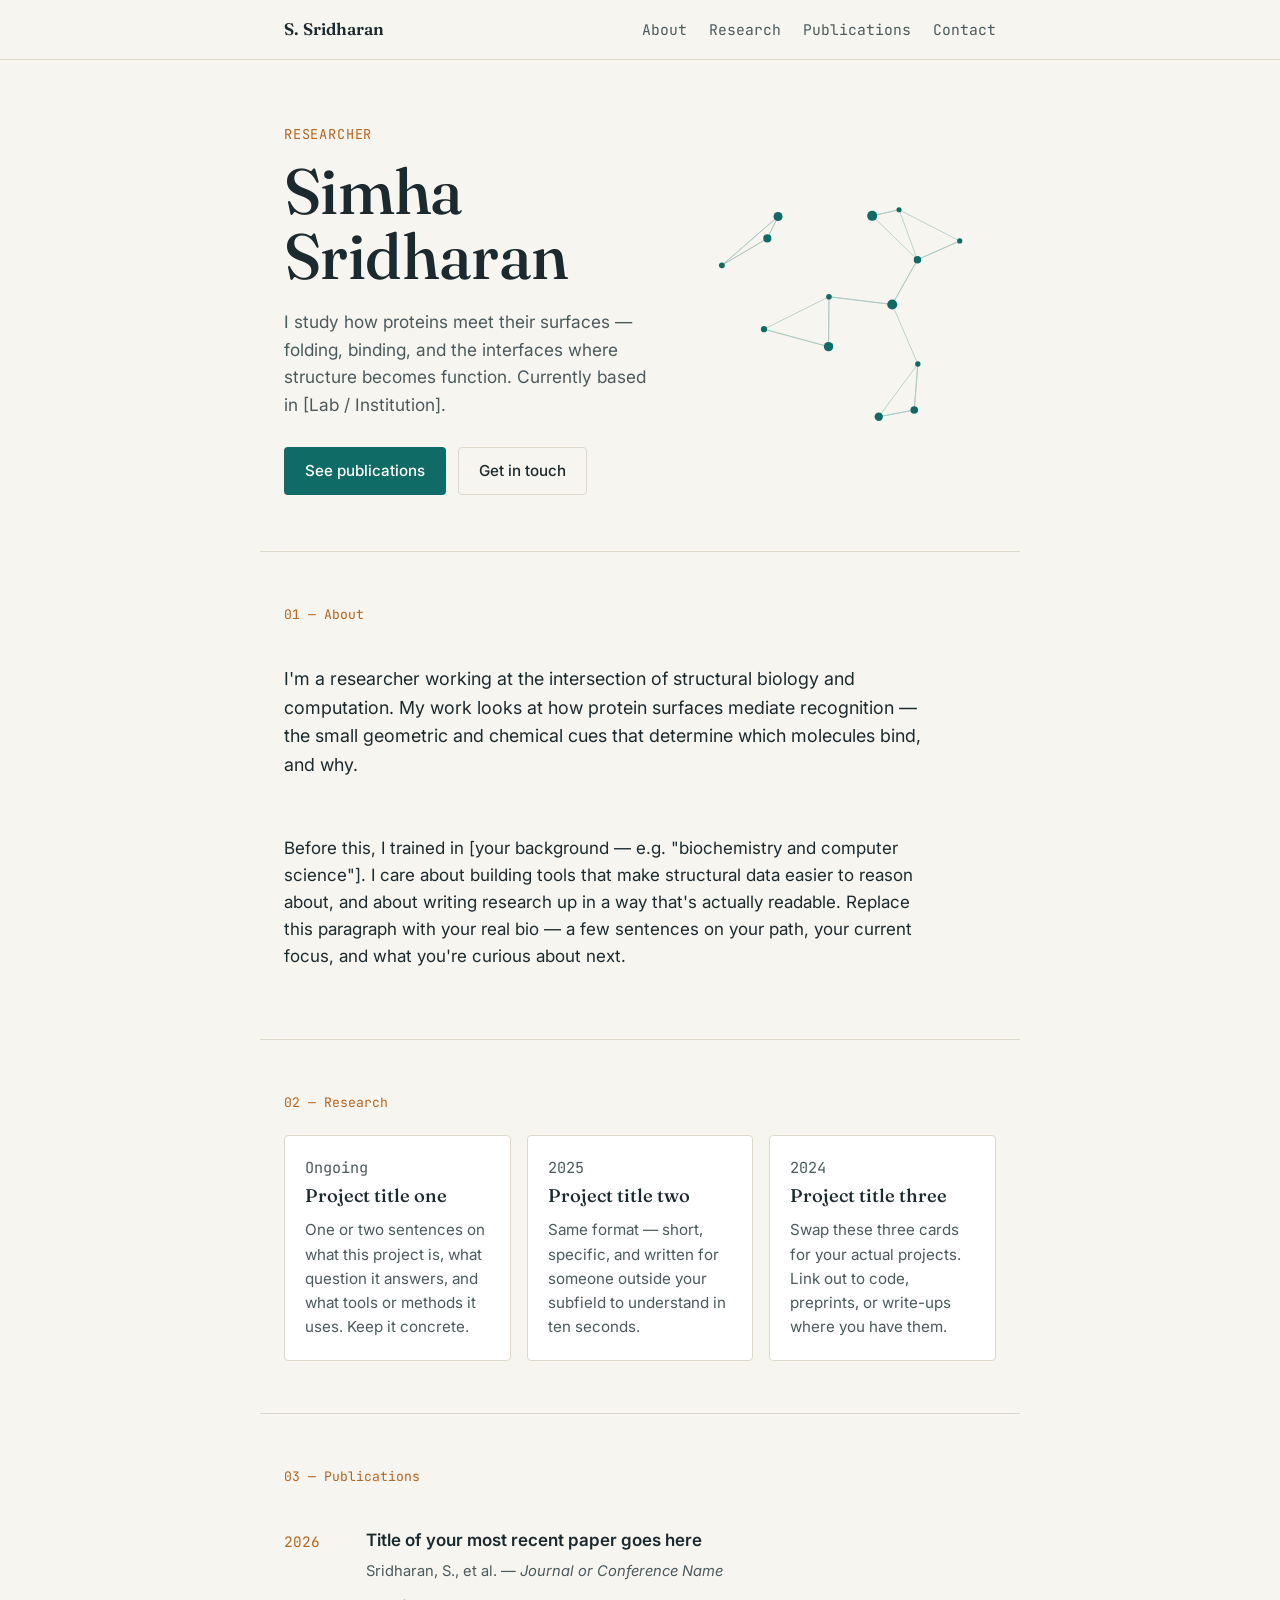
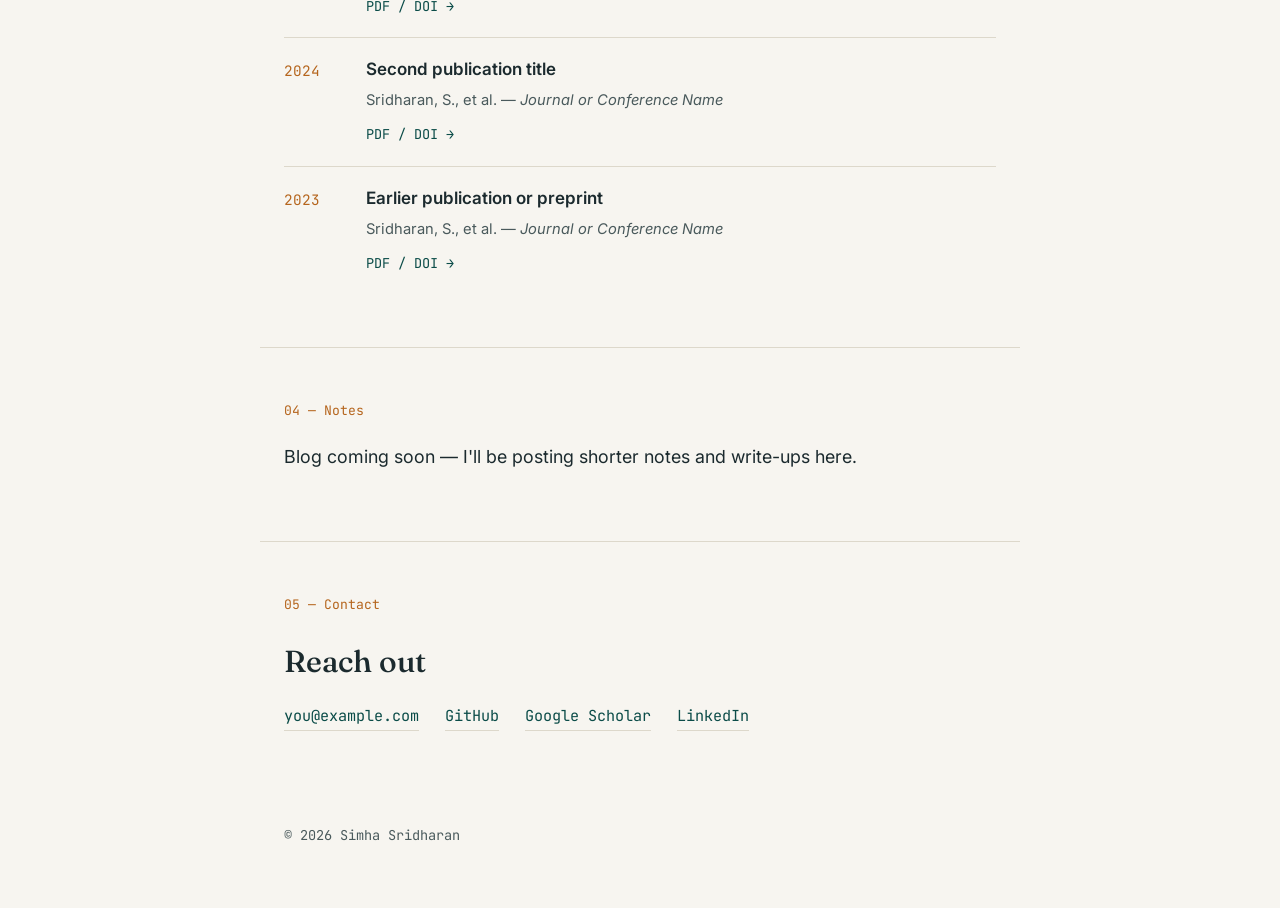
==== index.html @ db2ce12c "Add files via upload" ====
<!DOCTYPE html>
<html lang="en">
<head>
<meta charset="UTF-8">
<meta name="viewport" content="width=device-width, initial-scale=1.0">
<title>Simha Sridharan — Research</title>
<meta name="description" content="Personal research page of Simha Sridharan.">
<link rel="preconnect" href="https://fonts.googleapis.com">
<link rel="preconnect" href="https://fonts.gstatic.com" crossorigin>
<link href="https://fonts.googleapis.com/css2?family=Fraunces:opsz,wght@9..144,400;9..144,500;9..144,600&family=Inter:wght@400;500;600&family=JetBrains+Mono:wght@400;500&display=swap" rel="stylesheet">
<link rel="stylesheet" href="style.css">
</head>
<body>

<a class="skip-link" href="#main">Skip to content</a>

<header class="site-header">
  <div class="wrap header-row">
    <a href="#" class="mark">S. Sridharan</a>
    <nav aria-label="Primary">
      <a href="#about">About</a>
      <a href="#research">Research</a>
      <a href="#publications">Publications</a>
      <a href="#contact">Contact</a>
    </nav>
  </div>
</header>

<main id="main">

  <section class="hero wrap">
    <div class="hero-text">
      <p class="eyebrow">Researcher</p>
      <h1>Simha<br>Sridharan</h1>
      <p class="hero-sub">I study how proteins meet their surfaces — folding, binding, and the interfaces where structure becomes function. Currently based in [Lab / Institution].</p>
      <div class="hero-links">
        <a class="btn btn-primary" href="#publications">See publications</a>
        <a class="btn btn-ghost" href="#contact">Get in touch</a>
      </div>
    </div>
    <div class="hero-graphic" aria-hidden="true">
      <svg viewBox="0 0 420 420" id="network">
        <g class="edges" stroke="#0F6B66" stroke-width="1" opacity="0.35"></g>
        <g class="nodes" fill="#0F6B66"></g>
      </svg>
    </div>
  </section>

  <section id="about" class="section wrap">
    <p class="section-label">01 — About</p>
    <div class="about-grid">
      <p class="lead">
        I'm a researcher working at the intersection of structural biology and computation.
        My work looks at how protein surfaces mediate recognition — the small
        geometric and chemical cues that determine which molecules bind, and why.
      </p>
      <p>
        Before this, I trained in [your background — e.g. "biochemistry and computer science"].
        I care about building tools that make structural data easier to reason about,
        and about writing research up in a way that's actually readable.
        Replace this paragraph with your real bio — a few sentences on your path,
        your current focus, and what you're curious about next.
      </p>
    </div>
  </section>

  <section id="research" class="section wrap">
    <p class="section-label">02 — Research</p>
    <div class="cards">
      <article class="card">
        <p class="card-tag">Ongoing</p>
        <h3>Project title one</h3>
        <p>One or two sentences on what this project is, what question it answers, and what tools or methods it uses. Keep it concrete.</p>
      </article>
      <article class="card">
        <p class="card-tag">2025</p>
        <h3>Project title two</h3>
        <p>Same format — short, specific, and written for someone outside your subfield to understand in ten seconds.</p>
      </article>
      <article class="card">
        <p class="card-tag">2024</p>
        <h3>Project title three</h3>
        <p>Swap these three cards for your actual projects. Link out to code, preprints, or write-ups where you have them.</p>
      </article>
    </div>
  </section>

  <section id="publications" class="section wrap">
    <p class="section-label">03 — Publications</p>
    <ol class="pub-list">
      <li class="pub">
        <span class="pub-year">2026</span>
        <div class="pub-body">
          <p class="pub-title">Title of your most recent paper goes here</p>
          <p class="pub-meta">Sridharan, S., et al. — <em>Journal or Conference Name</em></p>
          <a class="pub-link" href="#">PDF / DOI →</a>
        </div>
      </li>
      <li class="pub">
        <span class="pub-year">2024</span>
        <div class="pub-body">
          <p class="pub-title">Second publication title</p>
          <p class="pub-meta">Sridharan, S., et al. — <em>Journal or Conference Name</em></p>
          <a class="pub-link" href="#">PDF / DOI →</a>
        </div>
      </li>
      <li class="pub">
        <span class="pub-year">2023</span>
        <div class="pub-body">
          <p class="pub-title">Earlier publication or preprint</p>
          <p class="pub-meta">Sridharan, S., et al. — <em>Journal or Conference Name</em></p>
          <a class="pub-link" href="#">PDF / DOI →</a>
        </div>
      </li>
    </ol>
  </section>

  <section class="section wrap blog-teaser">
    <p class="section-label">04 — Notes</p>
    <p class="lead">Blog coming soon — I'll be posting shorter notes and write-ups here.</p>
  </section>

  <section id="contact" class="section wrap contact">
    <p class="section-label">05 — Contact</p>
    <h2>Reach out</h2>
    <div class="contact-links">
      <a href="mailto:you@example.com">you@example.com</a>
      <a href="https://github.com/ProtSurf" target="_blank" rel="noopener">GitHub</a>
      <a href="#" target="_blank" rel="noopener">Google Scholar</a>
      <a href="#" target="_blank" rel="noopener">LinkedIn</a>
    </div>
  </section>

</main>

<footer class="site-footer wrap">
  <p>© <span id="year"></span> Simha Sridharan</p>
</footer>

<script src="script.js"></script>
</body>
</html>
---- style.css ----
:root {
  --paper: #F7F5F0;
  --paper-card: #FFFFFF;
  --ink: #1B2A2E;
  --ink-soft: #4A5A5C;
  --teal: #0F6B66;
  --teal-dark: #0B4C48;
  --copper: #B5651D;
  --line: #DDD8CB;
  --radius: 4px;
  --max: 760px;
}

* { box-sizing: border-box; }

html { scroll-behavior: smooth; }

@media (prefers-reduced-motion: reduce) {
  html { scroll-behavior: auto; }
  * { animation-duration: 0.001ms !important; animation-iteration-count: 1 !important; transition-duration: 0.001ms !important; }
}

body {
  margin: 0;
  background: var(--paper);
  color: var(--ink);
  font-family: 'Inter', system-ui, sans-serif;
  font-size: 17px;
  line-height: 1.6;
  -webkit-font-smoothing: antialiased;
}

.wrap {
  max-width: var(--max);
  margin: 0 auto;
  padding: 0 24px;
}

.skip-link {
  position: absolute;
  left: -999px;
  top: 0;
  background: var(--teal);
  color: #fff;
  padding: 8px 14px;
  z-index: 100;
}
.skip-link:focus { left: 12px; top: 12px; }

a { color: var(--teal-dark); }
a:focus-visible, button:focus-visible {
  outline: 2px solid var(--teal);
  outline-offset: 3px;
}

/* Header */
.site-header {
  border-bottom: 1px solid var(--line);
  background: rgba(247,245,240,0.9);
  backdrop-filter: blur(6px);
  position: sticky;
  top: 0;
  z-index: 10;
}
.header-row {
  display: flex;
  align-items: center;
  justify-content: space-between;
  padding-top: 16px;
  padding-bottom: 16px;
}
.mark {
  font-family: 'Fraunces', serif;
  font-weight: 600;
  font-size: 1.05rem;
  color: var(--ink);
  text-decoration: none;
}
.site-header nav { display: flex; gap: 22px; }
.site-header nav a {
  color: var(--ink-soft);
  text-decoration: none;
  font-size: 0.92rem;
  font-family: 'JetBrains Mono', monospace;
}
.site-header nav a:hover { color: var(--teal-dark); }

/* Hero */
.hero {
  display: grid;
  grid-template-columns: 1.2fr 1fr;
  gap: 32px;
  align-items: center;
  padding-top: 64px;
  padding-bottom: 56px;
}
.eyebrow {
  font-family: 'JetBrains Mono', monospace;
  color: var(--copper);
  font-size: 0.85rem;
  letter-spacing: 0.06em;
  text-transform: uppercase;
  margin: 0 0 12px;
}
h1 {
  font-family: 'Fraunces', serif;
  font-weight: 500;
  font-size: clamp(2.6rem, 6vw, 4rem);
  line-height: 1.02;
  margin: 0 0 20px;
  letter-spacing: -0.01em;
}
.hero-sub {
  color: var(--ink-soft);
  font-size: 1.08rem;
  max-width: 46ch;
  margin: 0 0 28px;
}
.hero-links { display: flex; gap: 12px; flex-wrap: wrap; }
.btn {
  display: inline-block;
  padding: 11px 20px;
  border-radius: var(--radius);
  text-decoration: none;
  font-size: 0.95rem;
  font-weight: 500;
  border: 1px solid transparent;
  transition: background 0.15s ease, color 0.15s ease, border-color 0.15s ease;
}
.btn-primary { background: var(--teal); color: #fff; }
.btn-primary:hover { background: var(--teal-dark); }
.btn-ghost { border-color: var(--line); color: var(--ink); }
.btn-ghost:hover { border-color: var(--teal); color: var(--teal-dark); }

.hero-graphic { display: flex; justify-content: center; }
.hero-graphic svg { width: 100%; max-width: 340px; }

/* Sections */
.section { padding: 52px 24px; border-top: 1px solid var(--line); }
.section-label {
  font-family: 'JetBrains Mono', monospace;
  font-size: 0.82rem;
  color: var(--copper);
  margin: 0 0 22px;
}
.section h2 {
  font-family: 'Fraunces', serif;
  font-weight: 500;
  font-size: 1.9rem;
  margin: 0 0 18px;
}
.lead { font-size: 1.12rem; max-width: 60ch; }

.about-grid { display: grid; gap: 20px; max-width: 640px; }

/* Research cards */
.cards { display: grid; gap: 16px; grid-template-columns: repeat(3, 1fr); }
.card {
  background: var(--paper-card);
  border: 1px solid var(--line);
  border-radius: var(--radius);
  padding: 20px;
}
.card-tag {
  font-family: 'JetBrains Mono', monospace;
  font-size: 0.78rem;
  color: var(--teal-dark);
  margin: 0 0 10px;
}
.card h3 { font-family: 'Fraunces', serif; font-weight: 500; font-size: 1.15rem; margin: 0 0 8px; }
.card p { margin: 0; color: var(--ink-soft); font-size: 0.95rem; }

/* Publications */
.pub-list { list-style: none; margin: 0; padding: 0; }
.pub {
  display: grid;
  grid-template-columns: 64px 1fr;
  gap: 18px;
  padding: 18px 0;
  border-top: 1px solid var(--line);
}
.pub:first-child { border-top: none; }
.pub-year { font-family: 'JetBrains Mono', monospace; color: var(--copper); font-size: 0.9rem; padding-top: 3px; }
.pub-title { margin: 0 0 6px; font-weight: 600; }
.pub-meta { margin: 0 0 8px; color: var(--ink-soft); font-size: 0.92rem; }
.pub-link { font-family: 'JetBrains Mono', monospace; font-size: 0.85rem; text-decoration: none; }
.pub-link:hover { text-decoration: underline; }

.blog-teaser { text-align: left; }

/* Contact */
.contact-links { display: flex; flex-wrap: wrap; gap: 18px 26px; margin-top: 6px; }
.contact-links a {
  font-family: 'JetBrains Mono', monospace;
  text-decoration: none;
  font-size: 0.95rem;
  border-bottom: 1px solid var(--line);
  padding-bottom: 2px;
}
.contact-links a:hover { border-color: var(--teal); }

/* Footer */
.site-footer {
  padding: 28px 24px 48px;
  color: var(--ink-soft);
  font-size: 0.85rem;
  font-family: 'JetBrains Mono', monospace;
}

/* Responsive */
@media (max-width: 720px) {
  .hero { grid-template-columns: 1fr; padding-top: 40px; }
  .hero-graphic { order: -1; max-width: 220px; margin: 0 auto 8px; }
  .cards { grid-template-columns: 1fr; }
  .site-header nav { gap: 14px; }
  .site-header nav a { font-size: 0.82rem; }
}
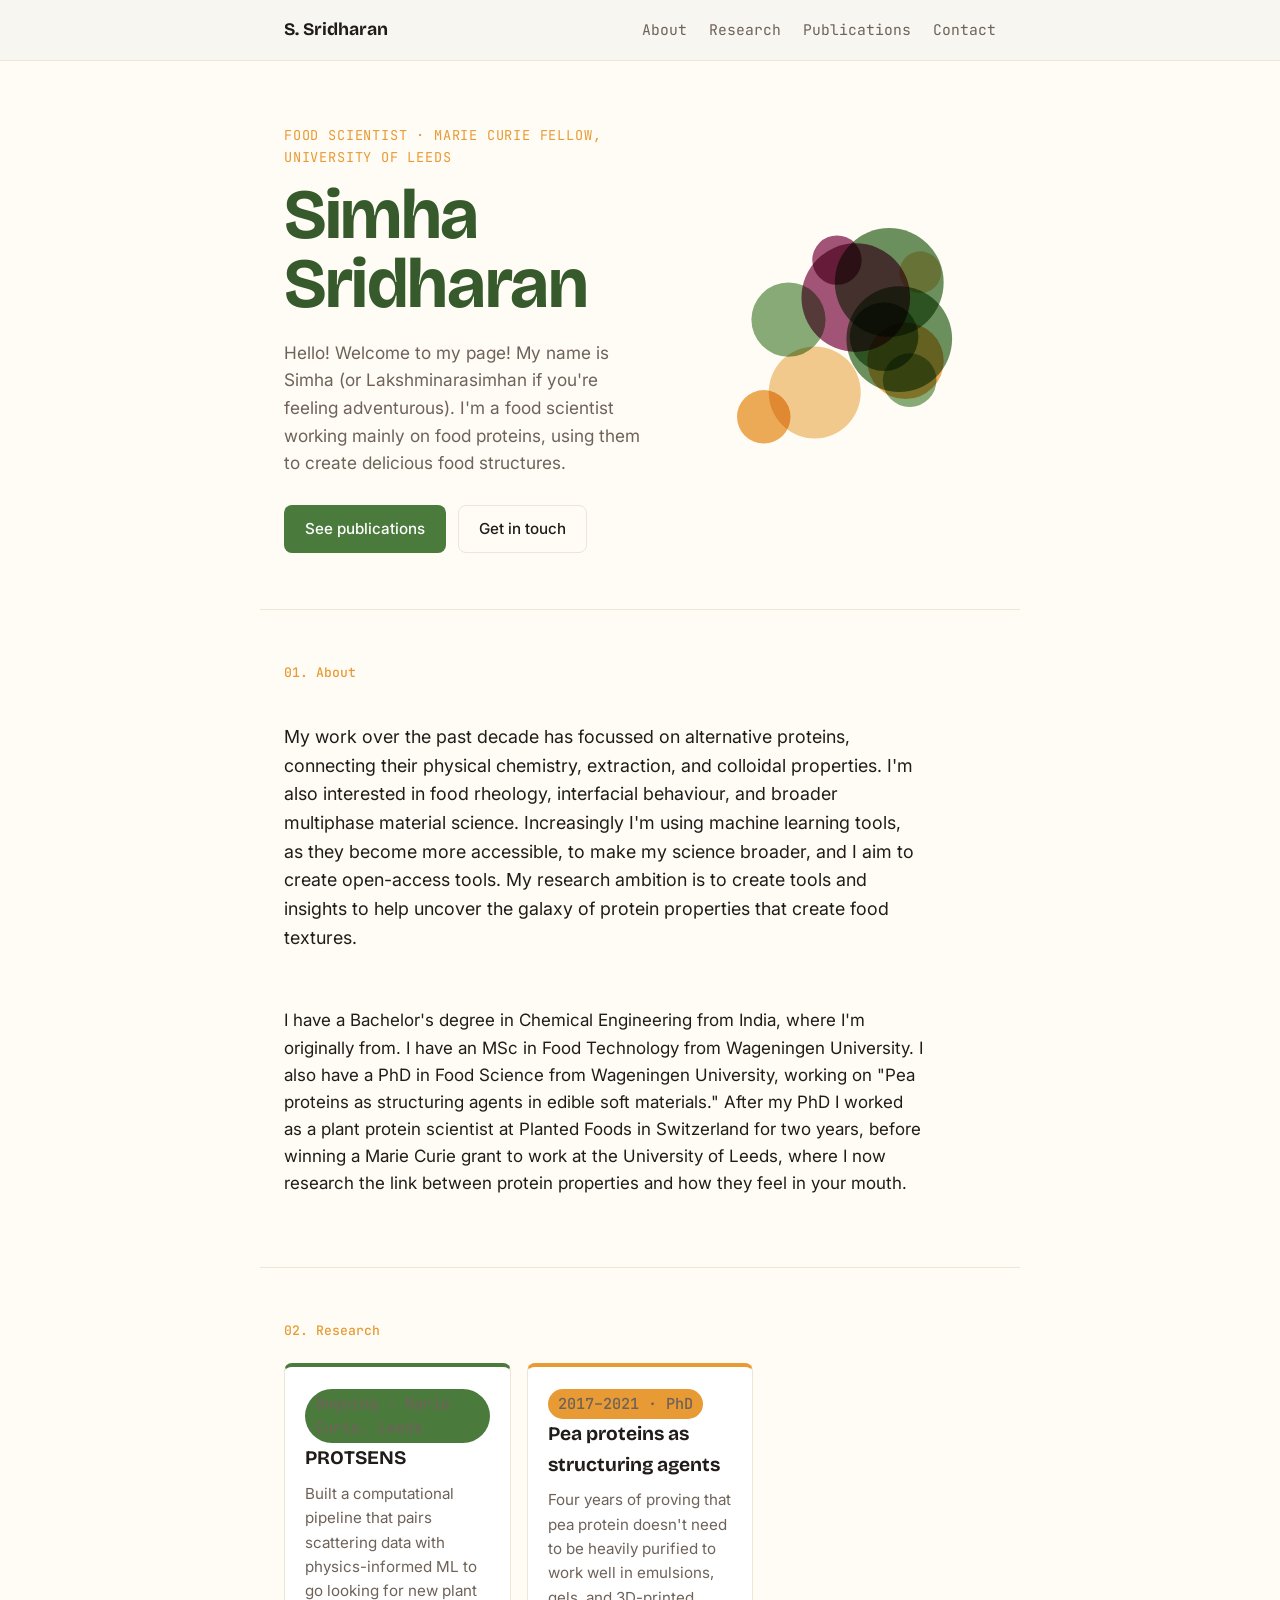
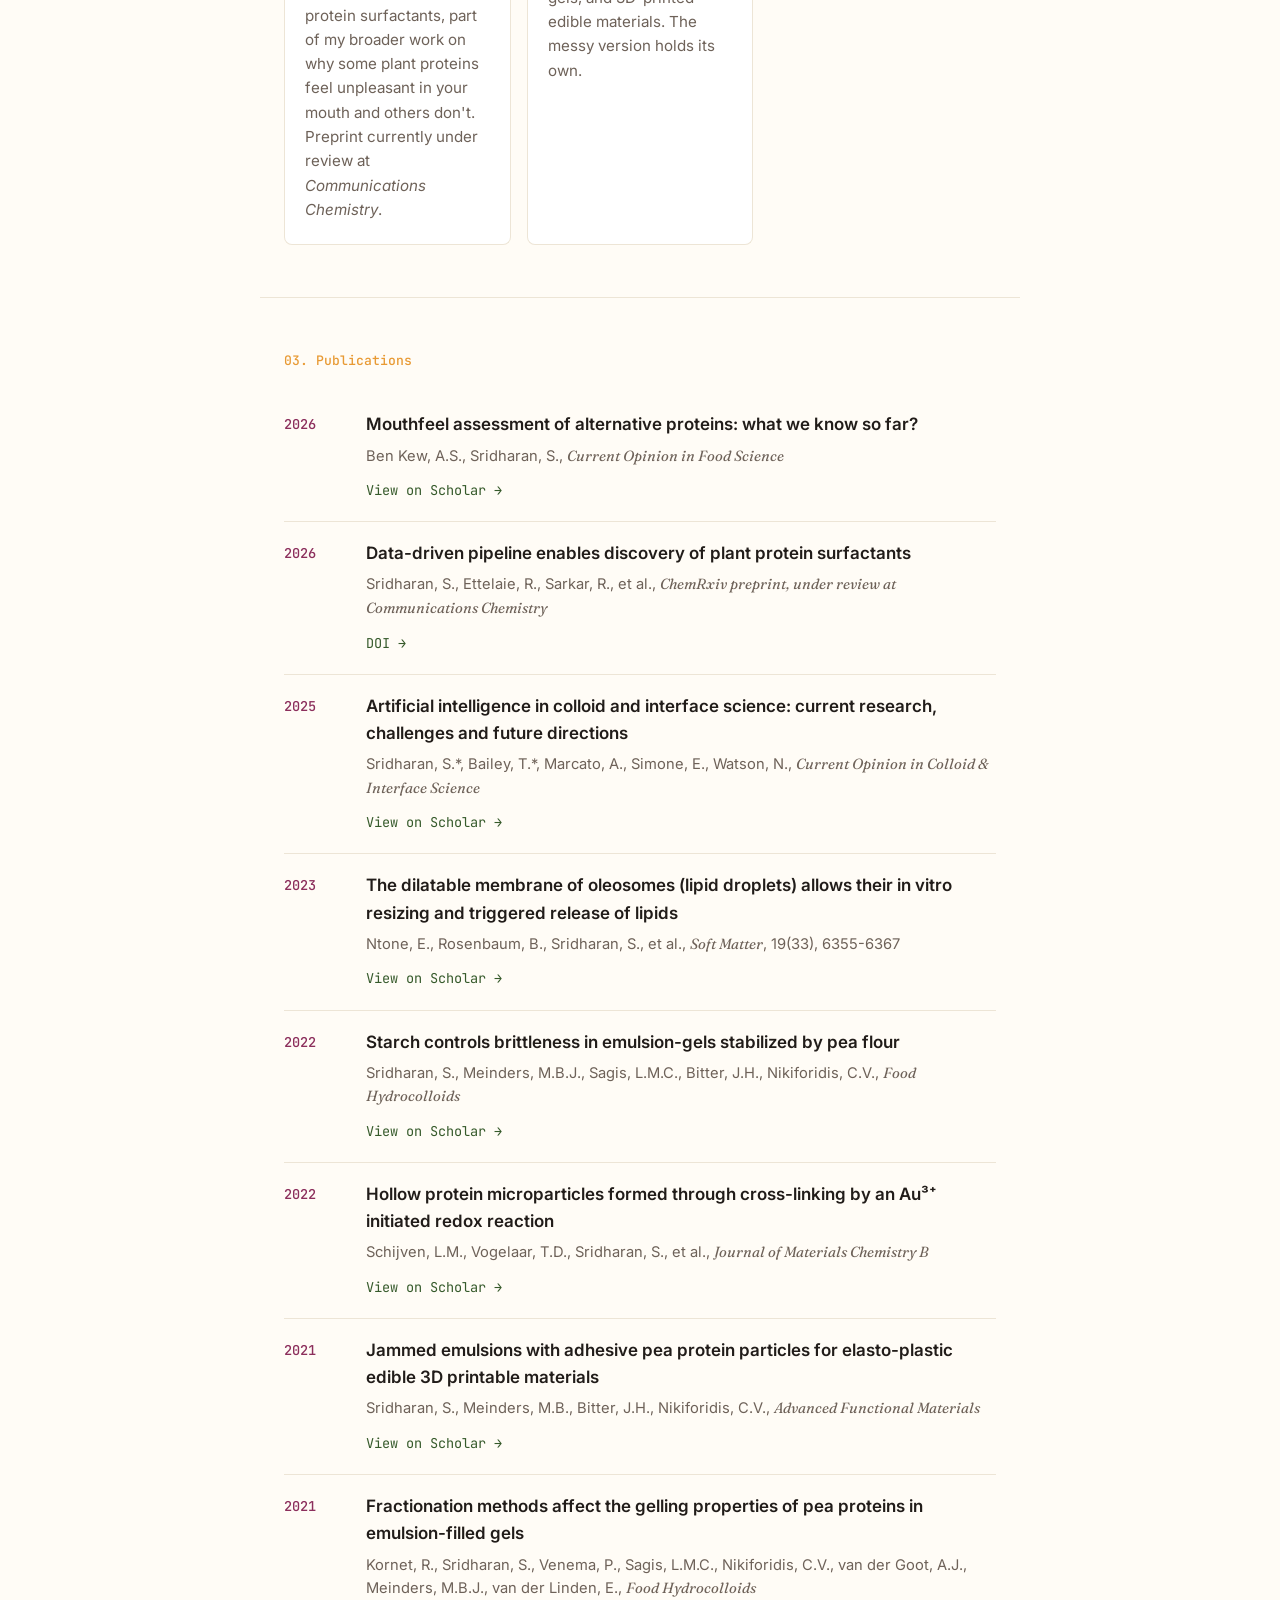
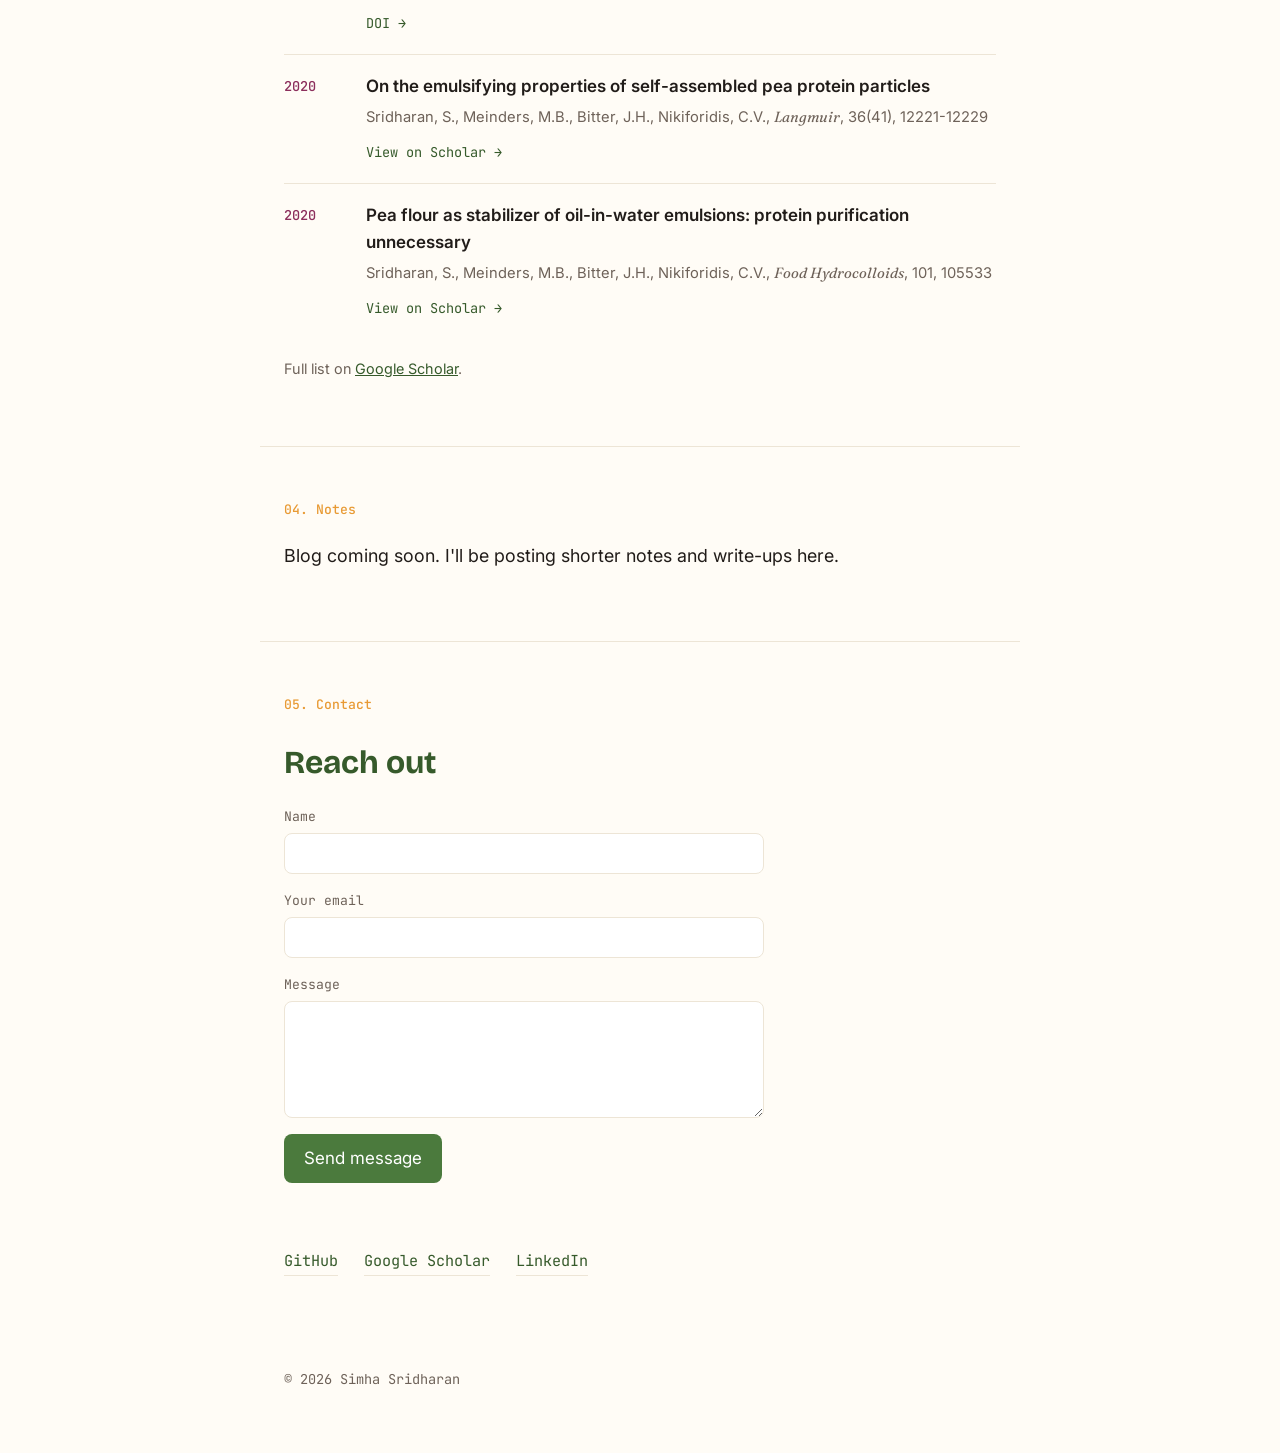
==== commit 305eef64: "Add files via upload" ====
--- a/index.html
+++ b/index.html
@@ -3,11 +3,11 @@
 <head>
 <meta charset="UTF-8">
 <meta name="viewport" content="width=device-width, initial-scale=1.0">
-<title>Simha Sridharan — Research</title>
+<title>Simha Sridharan | Research</title>
 <meta name="description" content="Personal research page of Simha Sridharan.">
 <link rel="preconnect" href="https://fonts.googleapis.com">
 <link rel="preconnect" href="https://fonts.gstatic.com" crossorigin>
-<link href="https://fonts.googleapis.com/css2?family=Fraunces:opsz,wght@9..144,400;9..144,500;9..144,600&family=Inter:wght@400;500;600&family=JetBrains+Mono:wght@400;500&display=swap" rel="stylesheet">
+<link href="https://fonts.googleapis.com/css2?family=Bricolage+Grotesque:opsz,wght@12..96,400..800&family=Fraunces:ital,opsz,wght@0,9..144,400;1,9..144,500&family=Inter:wght@400;500;600&family=JetBrains+Mono:wght@400;500&display=swap" rel="stylesheet">
 <link rel="stylesheet" href="style.css">
 </head>
 <body>
@@ -30,104 +30,177 @@
 
   <section class="hero wrap">
     <div class="hero-text">
-      <p class="eyebrow">Researcher</p>
+      <p class="eyebrow">Food Scientist · Marie Curie Fellow, University of Leeds</p>
       <h1>Simha<br>Sridharan</h1>
-      <p class="hero-sub">I study how proteins meet their surfaces — folding, binding, and the interfaces where structure becomes function. Currently based in [Lab / Institution].</p>
+      <p class="hero-sub">Hello! Welcome to my page! My name is Simha (or Lakshminarasimhan if you're feeling adventurous). I'm a food scientist working mainly on food proteins, using them to create delicious food structures.</p>
       <div class="hero-links">
         <a class="btn btn-primary" href="#publications">See publications</a>
         <a class="btn btn-ghost" href="#contact">Get in touch</a>
       </div>
     </div>
     <div class="hero-graphic" aria-hidden="true">
-      <svg viewBox="0 0 420 420" id="network">
-        <g class="edges" stroke="#0F6B66" stroke-width="1" opacity="0.35"></g>
-        <g class="nodes" fill="#0F6B66"></g>
-      </svg>
+      <svg viewBox="0 0 420 420" id="droplets"></svg>
     </div>
   </section>
 
   <section id="about" class="section wrap">
-    <p class="section-label">01 — About</p>
+    <p class="section-label">01. About</p>
     <div class="about-grid">
       <p class="lead">
-        I'm a researcher working at the intersection of structural biology and computation.
-        My work looks at how protein surfaces mediate recognition — the small
-        geometric and chemical cues that determine which molecules bind, and why.
+        My work over the past decade has focussed on alternative proteins, connecting their
+        physical chemistry, extraction, and colloidal properties. I'm also interested in
+        food rheology, interfacial behaviour, and broader multiphase material science.
+        Increasingly I'm using machine learning tools, as they become more accessible, to
+        make my science broader, and I aim to create open-access tools. My research
+        ambition is to create tools and insights to help uncover the galaxy of protein
+        properties that create food textures.
       </p>
       <p>
-        Before this, I trained in [your background — e.g. "biochemistry and computer science"].
-        I care about building tools that make structural data easier to reason about,
-        and about writing research up in a way that's actually readable.
-        Replace this paragraph with your real bio — a few sentences on your path,
-        your current focus, and what you're curious about next.
+        I have a Bachelor's degree in Chemical Engineering from India, where I'm originally
+        from. I have an MSc in Food Technology from Wageningen University. I also have a
+        PhD in Food Science from Wageningen University, working on "Pea proteins as
+        structuring agents in edible soft materials." After my PhD I worked as a plant
+        protein scientist at Planted Foods in Switzerland for two years, before winning a
+        Marie Curie grant to work at the University of Leeds, where I now research the link
+        between protein properties and how they feel in your mouth.
       </p>
     </div>
   </section>
 
   <section id="research" class="section wrap">
-    <p class="section-label">02 — Research</p>
+    <p class="section-label">02. Research</p>
     <div class="cards">
       <article class="card">
-        <p class="card-tag">Ongoing</p>
-        <h3>Project title one</h3>
-        <p>One or two sentences on what this project is, what question it answers, and what tools or methods it uses. Keep it concrete.</p>
+        <p class="card-tag">Ongoing · Marie Curie, Leeds</p>
+        <h3>PROTSENS</h3>
+        <p>Built a computational pipeline that pairs scattering data with physics-informed ML to go looking for new plant protein surfactants, part of my broader work on why some plant proteins feel unpleasant in your mouth and others don't. Preprint currently under review at <em>Communications Chemistry</em>.</p>
       </article>
       <article class="card">
-        <p class="card-tag">2025</p>
-        <h3>Project title two</h3>
-        <p>Same format — short, specific, and written for someone outside your subfield to understand in ten seconds.</p>
+        <p class="card-tag">2017–2021 · PhD</p>
+        <h3>Pea proteins as structuring agents</h3>
+        <p>Four years of proving that pea protein doesn't need to be heavily purified to work well in emulsions, gels, and 3D-printed edible materials. The messy version holds its own.</p>
       </article>
-      <article class="card">
-        <p class="card-tag">2024</p>
-        <h3>Project title three</h3>
-        <p>Swap these three cards for your actual projects. Link out to code, preprints, or write-ups where you have them.</p>
-      </article>
     </div>
   </section>
 
   <section id="publications" class="section wrap">
-    <p class="section-label">03 — Publications</p>
+    <p class="section-label">03. Publications</p>
     <ol class="pub-list">
       <li class="pub">
         <span class="pub-year">2026</span>
         <div class="pub-body">
-          <p class="pub-title">Title of your most recent paper goes here</p>
-          <p class="pub-meta">Sridharan, S., et al. — <em>Journal or Conference Name</em></p>
-          <a class="pub-link" href="#">PDF / DOI →</a>
-        </div>
-      </li>
-      <li class="pub">
-        <span class="pub-year">2024</span>
-        <div class="pub-body">
-          <p class="pub-title">Second publication title</p>
-          <p class="pub-meta">Sridharan, S., et al. — <em>Journal or Conference Name</em></p>
-          <a class="pub-link" href="#">PDF / DOI →</a>
+          <p class="pub-title">Mouthfeel assessment of alternative proteins: what we know so far?</p>
+          <p class="pub-meta">Ben Kew, A.S., Sridharan, S., <em>Current Opinion in Food Science</em></p>
+          <a class="pub-link" href="https://scholar.google.com/citations?user=x62tYuUAAAAJ&hl=en" target="_blank" rel="noopener">View on Scholar →</a>
+        </div>
+      </li>
+      <li class="pub">
+        <span class="pub-year">2026</span>
+        <div class="pub-body">
+          <p class="pub-title">Data-driven pipeline enables discovery of plant protein surfactants</p>
+          <p class="pub-meta">Sridharan, S., Ettelaie, R., Sarkar, R., et al., <em>ChemRxiv preprint, under review at Communications Chemistry</em></p>
+          <a class="pub-link" href="https://doi.org/10.26434/chemrxiv.15000208/v1" target="_blank" rel="noopener">DOI →</a>
+        </div>
+      </li>
+      <li class="pub">
+        <span class="pub-year">2025</span>
+        <div class="pub-body">
+          <p class="pub-title">Artificial intelligence in colloid and interface science: current research, challenges and future directions</p>
+          <p class="pub-meta">Sridharan, S.*, Bailey, T.*, Marcato, A., Simone, E., Watson, N., <em>Current Opinion in Colloid & Interface Science</em></p>
+          <a class="pub-link" href="https://scholar.google.com/citations?user=x62tYuUAAAAJ&hl=en" target="_blank" rel="noopener">View on Scholar →</a>
         </div>
       </li>
       <li class="pub">
         <span class="pub-year">2023</span>
         <div class="pub-body">
-          <p class="pub-title">Earlier publication or preprint</p>
-          <p class="pub-meta">Sridharan, S., et al. — <em>Journal or Conference Name</em></p>
-          <a class="pub-link" href="#">PDF / DOI →</a>
+          <p class="pub-title">The dilatable membrane of oleosomes (lipid droplets) allows their in vitro resizing and triggered release of lipids</p>
+          <p class="pub-meta">Ntone, E., Rosenbaum, B., Sridharan, S., et al., <em>Soft Matter</em>, 19(33), 6355-6367</p>
+          <a class="pub-link" href="https://scholar.google.com/citations?user=x62tYuUAAAAJ&hl=en" target="_blank" rel="noopener">View on Scholar →</a>
+        </div>
+      </li>
+      <li class="pub">
+        <span class="pub-year">2022</span>
+        <div class="pub-body">
+          <p class="pub-title">Starch controls brittleness in emulsion-gels stabilized by pea flour</p>
+          <p class="pub-meta">Sridharan, S., Meinders, M.B.J., Sagis, L.M.C., Bitter, J.H., Nikiforidis, C.V., <em>Food Hydrocolloids</em></p>
+          <a class="pub-link" href="https://scholar.google.com/citations?user=x62tYuUAAAAJ&hl=en" target="_blank" rel="noopener">View on Scholar →</a>
+        </div>
+      </li>
+      <li class="pub">
+        <span class="pub-year">2022</span>
+        <div class="pub-body">
+          <p class="pub-title">Hollow protein microparticles formed through cross-linking by an Au³⁺ initiated redox reaction</p>
+          <p class="pub-meta">Schijven, L.M., Vogelaar, T.D., Sridharan, S., et al., <em>Journal of Materials Chemistry B</em></p>
+          <a class="pub-link" href="https://scholar.google.com/citations?user=x62tYuUAAAAJ&hl=en" target="_blank" rel="noopener">View on Scholar →</a>
+        </div>
+      </li>
+      <li class="pub">
+        <span class="pub-year">2021</span>
+        <div class="pub-body">
+          <p class="pub-title">Jammed emulsions with adhesive pea protein particles for elasto-plastic edible 3D printable materials</p>
+          <p class="pub-meta">Sridharan, S., Meinders, M.B., Bitter, J.H., Nikiforidis, C.V., <em>Advanced Functional Materials</em></p>
+          <a class="pub-link" href="https://scholar.google.com/citations?user=x62tYuUAAAAJ&hl=en" target="_blank" rel="noopener">View on Scholar →</a>
+        </div>
+      </li>
+      <li class="pub">
+        <span class="pub-year">2021</span>
+        <div class="pub-body">
+          <p class="pub-title">Fractionation methods affect the gelling properties of pea proteins in emulsion-filled gels</p>
+          <p class="pub-meta">Kornet, R., Sridharan, S., Venema, P., Sagis, L.M.C., Nikiforidis, C.V., van der Goot, A.J., Meinders, M.B.J., van der Linden, E., <em>Food Hydrocolloids</em></p>
+          <a class="pub-link" href="https://doi.org/10.1016/j.foodhyd.2021.107456" target="_blank" rel="noopener">DOI →</a>
+        </div>
+      </li>
+      <li class="pub">
+        <span class="pub-year">2020</span>
+        <div class="pub-body">
+          <p class="pub-title">On the emulsifying properties of self-assembled pea protein particles</p>
+          <p class="pub-meta">Sridharan, S., Meinders, M.B., Bitter, J.H., Nikiforidis, C.V., <em>Langmuir</em>, 36(41), 12221-12229</p>
+          <a class="pub-link" href="https://scholar.google.com/citations?user=x62tYuUAAAAJ&hl=en" target="_blank" rel="noopener">View on Scholar →</a>
+        </div>
+      </li>
+      <li class="pub">
+        <span class="pub-year">2020</span>
+        <div class="pub-body">
+          <p class="pub-title">Pea flour as stabilizer of oil-in-water emulsions: protein purification unnecessary</p>
+          <p class="pub-meta">Sridharan, S., Meinders, M.B., Bitter, J.H., Nikiforidis, C.V., <em>Food Hydrocolloids</em>, 101, 105533</p>
+          <a class="pub-link" href="https://scholar.google.com/citations?user=x62tYuUAAAAJ&hl=en" target="_blank" rel="noopener">View on Scholar →</a>
         </div>
       </li>
     </ol>
+    <p class="pub-note">Full list on <a href="https://scholar.google.com/citations?user=x62tYuUAAAAJ&hl=en" target="_blank" rel="noopener">Google Scholar</a>.</p>
   </section>
 
   <section class="section wrap blog-teaser">
-    <p class="section-label">04 — Notes</p>
-    <p class="lead">Blog coming soon — I'll be posting shorter notes and write-ups here.</p>
+    <p class="section-label">04. Notes</p>
+    <p class="lead">Blog coming soon. I'll be posting shorter notes and write-ups here.</p>
   </section>
 
   <section id="contact" class="section wrap contact">
-    <p class="section-label">05 — Contact</p>
+    <p class="section-label">05. Contact</p>
     <h2>Reach out</h2>
+
+    <form id="contact-form" class="contact-form" action="https://formspree.io/f/myegnqzv" method="POST">
+      <div class="form-row">
+        <label for="name">Name</label>
+        <input type="text" id="name" name="name" required>
+      </div>
+      <div class="form-row">
+        <label for="email">Your email</label>
+        <input type="email" id="email" name="_replyto" required>
+      </div>
+      <div class="form-row">
+        <label for="message">Message</label>
+        <textarea id="message" name="message" rows="5" required></textarea>
+      </div>
+      <input type="text" name="_gotcha" class="hp-field" tabindex="-1" autocomplete="off" aria-hidden="true">
+      <button type="submit" class="btn btn-primary">Send message</button>
+      <p id="form-status" class="form-status" role="status" aria-live="polite"></p>
+    </form>
+
     <div class="contact-links">
-      <a href="mailto:you@example.com">you@example.com</a>
-      <a href="https://github.com/ProtSurf" target="_blank" rel="noopener">GitHub</a>
-      <a href="#" target="_blank" rel="noopener">Google Scholar</a>
-      <a href="#" target="_blank" rel="noopener">LinkedIn</a>
+      <a href="https://github.com/simhasridharan" target="_blank" rel="noopener">GitHub</a>
+      <a href="https://scholar.google.com/citations?user=x62tYuUAAAAJ&hl=en" target="_blank" rel="noopener">Google Scholar</a>
+      <a href="https://www.linkedin.com/in/simha-sridharan/" target="_blank" rel="noopener">LinkedIn</a>
     </div>
   </section>
 
--- a/style.css
+++ b/style.css
@@ -1,13 +1,14 @@
 :root {
-  --paper: #F7F5F0;
+  --paper: #FFFCF6;
   --paper-card: #FFFFFF;
-  --ink: #1B2A2E;
-  --ink-soft: #4A5A5C;
-  --teal: #0F6B66;
-  --teal-dark: #0B4C48;
-  --copper: #B5651D;
-  --line: #DDD8CB;
-  --radius: 4px;
+  --ink: #211C19;
+  --ink-soft: #6E6259;
+  --pea: #4B7A3D;
+  --pea-dark: #365A2B;
+  --saffron: #E89A34;
+  --plum: #8C2F5C;
+  --line: #EDE5D6;
+  --radius: 8px;
   --max: 760px;
 }
 
@@ -40,16 +41,16 @@
   position: absolute;
   left: -999px;
   top: 0;
-  background: var(--teal);
+  background: var(--pea);
   color: #fff;
   padding: 8px 14px;
   z-index: 100;
 }
 .skip-link:focus { left: 12px; top: 12px; }
 
-a { color: var(--teal-dark); }
+a { color: var(--pea-dark); }
 a:focus-visible, button:focus-visible {
-  outline: 2px solid var(--teal);
+  outline: 2px solid var(--pea);
   outline-offset: 3px;
 }
 
@@ -70,9 +71,9 @@
   padding-bottom: 16px;
 }
 .mark {
-  font-family: 'Fraunces', serif;
-  font-weight: 600;
-  font-size: 1.05rem;
+  font-family: 'Bricolage Grotesque', sans-serif;
+  font-weight: 700;
+  font-size: 1.1rem;
   color: var(--ink);
   text-decoration: none;
 }
@@ -83,7 +84,7 @@
   font-size: 0.92rem;
   font-family: 'JetBrains Mono', monospace;
 }
-.site-header nav a:hover { color: var(--teal-dark); }
+.site-header nav a:hover { color: var(--pea-dark); }
 
 /* Hero */
 .hero {
@@ -96,19 +97,20 @@
 }
 .eyebrow {
   font-family: 'JetBrains Mono', monospace;
-  color: var(--copper);
+  color: var(--saffron);
   font-size: 0.85rem;
   letter-spacing: 0.06em;
   text-transform: uppercase;
   margin: 0 0 12px;
 }
 h1 {
-  font-family: 'Fraunces', serif;
-  font-weight: 500;
-  font-size: clamp(2.6rem, 6vw, 4rem);
-  line-height: 1.02;
+  font-family: 'Bricolage Grotesque', sans-serif;
+  font-weight: 700;
+  font-size: clamp(2.8rem, 6.5vw, 4.4rem);
+  line-height: 0.98;
   margin: 0 0 20px;
-  letter-spacing: -0.01em;
+  letter-spacing: -0.02em;
+  color: var(--pea-dark);
 }
 .hero-sub {
   color: var(--ink-soft);
@@ -127,10 +129,10 @@
   border: 1px solid transparent;
   transition: background 0.15s ease, color 0.15s ease, border-color 0.15s ease;
 }
-.btn-primary { background: var(--teal); color: #fff; }
-.btn-primary:hover { background: var(--teal-dark); }
+.btn-primary { background: var(--pea); color: #fff; }
+.btn-primary:hover { background: var(--pea-dark); }
 .btn-ghost { border-color: var(--line); color: var(--ink); }
-.btn-ghost:hover { border-color: var(--teal); color: var(--teal-dark); }
+.btn-ghost:hover { border-color: var(--saffron); color: var(--plum); }
 
 .hero-graphic { display: flex; justify-content: center; }
 .hero-graphic svg { width: 100%; max-width: 340px; }
@@ -140,14 +142,16 @@
 .section-label {
   font-family: 'JetBrains Mono', monospace;
   font-size: 0.82rem;
-  color: var(--copper);
+  font-weight: 500;
+  color: var(--saffron);
   margin: 0 0 22px;
 }
 .section h2 {
-  font-family: 'Fraunces', serif;
-  font-weight: 500;
-  font-size: 1.9rem;
+  font-family: 'Bricolage Grotesque', sans-serif;
+  font-weight: 700;
+  font-size: 2rem;
   margin: 0 0 18px;
+  color: var(--pea-dark);
 }
 .lead { font-size: 1.12rem; max-width: 60ch; }
 
@@ -158,16 +162,26 @@
 .card {
   background: var(--paper-card);
   border: 1px solid var(--line);
+  border-top: 4px solid var(--pea);
   border-radius: var(--radius);
-  padding: 20px;
-}
+  padding: 22px 20px;
+}
+.card:nth-of-type(2) { border-top-color: var(--saffron); }
+.card:nth-of-type(3) { border-top-color: var(--plum); }
 .card-tag {
-  font-family: 'JetBrains Mono', monospace;
-  font-size: 0.78rem;
-  color: var(--teal-dark);
-  margin: 0 0 10px;
-}
-.card h3 { font-family: 'Fraunces', serif; font-weight: 500; font-size: 1.15rem; margin: 0 0 8px; }
+  display: inline-block;
+  font-family: 'JetBrains Mono', monospace;
+  font-size: 0.72rem;
+  font-weight: 500;
+  color: #fff;
+  background: var(--pea);
+  padding: 3px 10px;
+  border-radius: 999px;
+  margin: 0 0 12px;
+}
+.card:nth-of-type(2) .card-tag { background: var(--saffron); }
+.card:nth-of-type(3) .card-tag { background: var(--plum); }
+.card h3 { font-family: 'Bricolage Grotesque', sans-serif; font-weight: 700; font-size: 1.2rem; margin: 0 0 8px; }
 .card p { margin: 0; color: var(--ink-soft); font-size: 0.95rem; }
 
 /* Publications */
@@ -180,13 +194,60 @@
   border-top: 1px solid var(--line);
 }
 .pub:first-child { border-top: none; }
-.pub-year { font-family: 'JetBrains Mono', monospace; color: var(--copper); font-size: 0.9rem; padding-top: 3px; }
+.pub-year {
+  font-family: 'JetBrains Mono', monospace;
+  font-weight: 500;
+  color: var(--plum);
+  font-size: 0.85rem;
+  padding-top: 3px;
+}
 .pub-title { margin: 0 0 6px; font-weight: 600; }
 .pub-meta { margin: 0 0 8px; color: var(--ink-soft); font-size: 0.92rem; }
+.pub-meta em { font-family: 'Fraunces', serif; font-style: italic; }
 .pub-link { font-family: 'JetBrains Mono', monospace; font-size: 0.85rem; text-decoration: none; }
 .pub-link:hover { text-decoration: underline; }
 
+.pub-note { margin-top: 18px; color: var(--ink-soft); font-size: 0.9rem; }
+.pub-note a { color: var(--pea-dark); }
+
 .blog-teaser { text-align: left; }
+
+/* Contact form */
+.contact-form {
+  max-width: 480px;
+  margin: 0 0 32px;
+  display: flex;
+  flex-direction: column;
+  gap: 16px;
+}
+.form-row { display: flex; flex-direction: column; gap: 6px; }
+.form-row label {
+  font-family: 'JetBrains Mono', monospace;
+  font-size: 0.82rem;
+  color: var(--ink-soft);
+}
+.form-row input,
+.form-row textarea {
+  font-family: 'Inter', sans-serif;
+  font-size: 0.98rem;
+  padding: 10px 12px;
+  border: 1px solid var(--line);
+  border-radius: var(--radius);
+  background: var(--paper-card);
+  color: var(--ink);
+  resize: vertical;
+}
+.form-row input:focus,
+.form-row textarea:focus {
+  outline: 2px solid var(--pea);
+  outline-offset: 1px;
+  border-color: var(--pea);
+}
+.contact-form .btn { align-self: flex-start; border: none; cursor: pointer; font: inherit; }
+.hp-field { position: absolute; left: -9999px; width: 1px; height: 1px; opacity: 0; }
+.form-status { margin: 0; font-size: 0.9rem; min-height: 1.2em; }
+.form-status.success { color: var(--pea-dark); }
+.form-status.error { color: #A6402C; }
 
 /* Contact */
 .contact-links { display: flex; flex-wrap: wrap; gap: 18px 26px; margin-top: 6px; }
@@ -197,7 +258,7 @@
   border-bottom: 1px solid var(--line);
   padding-bottom: 2px;
 }
-.contact-links a:hover { border-color: var(--teal); }
+.contact-links a:hover { border-color: var(--pea); }
 
 /* Footer */
 .site-footer {
